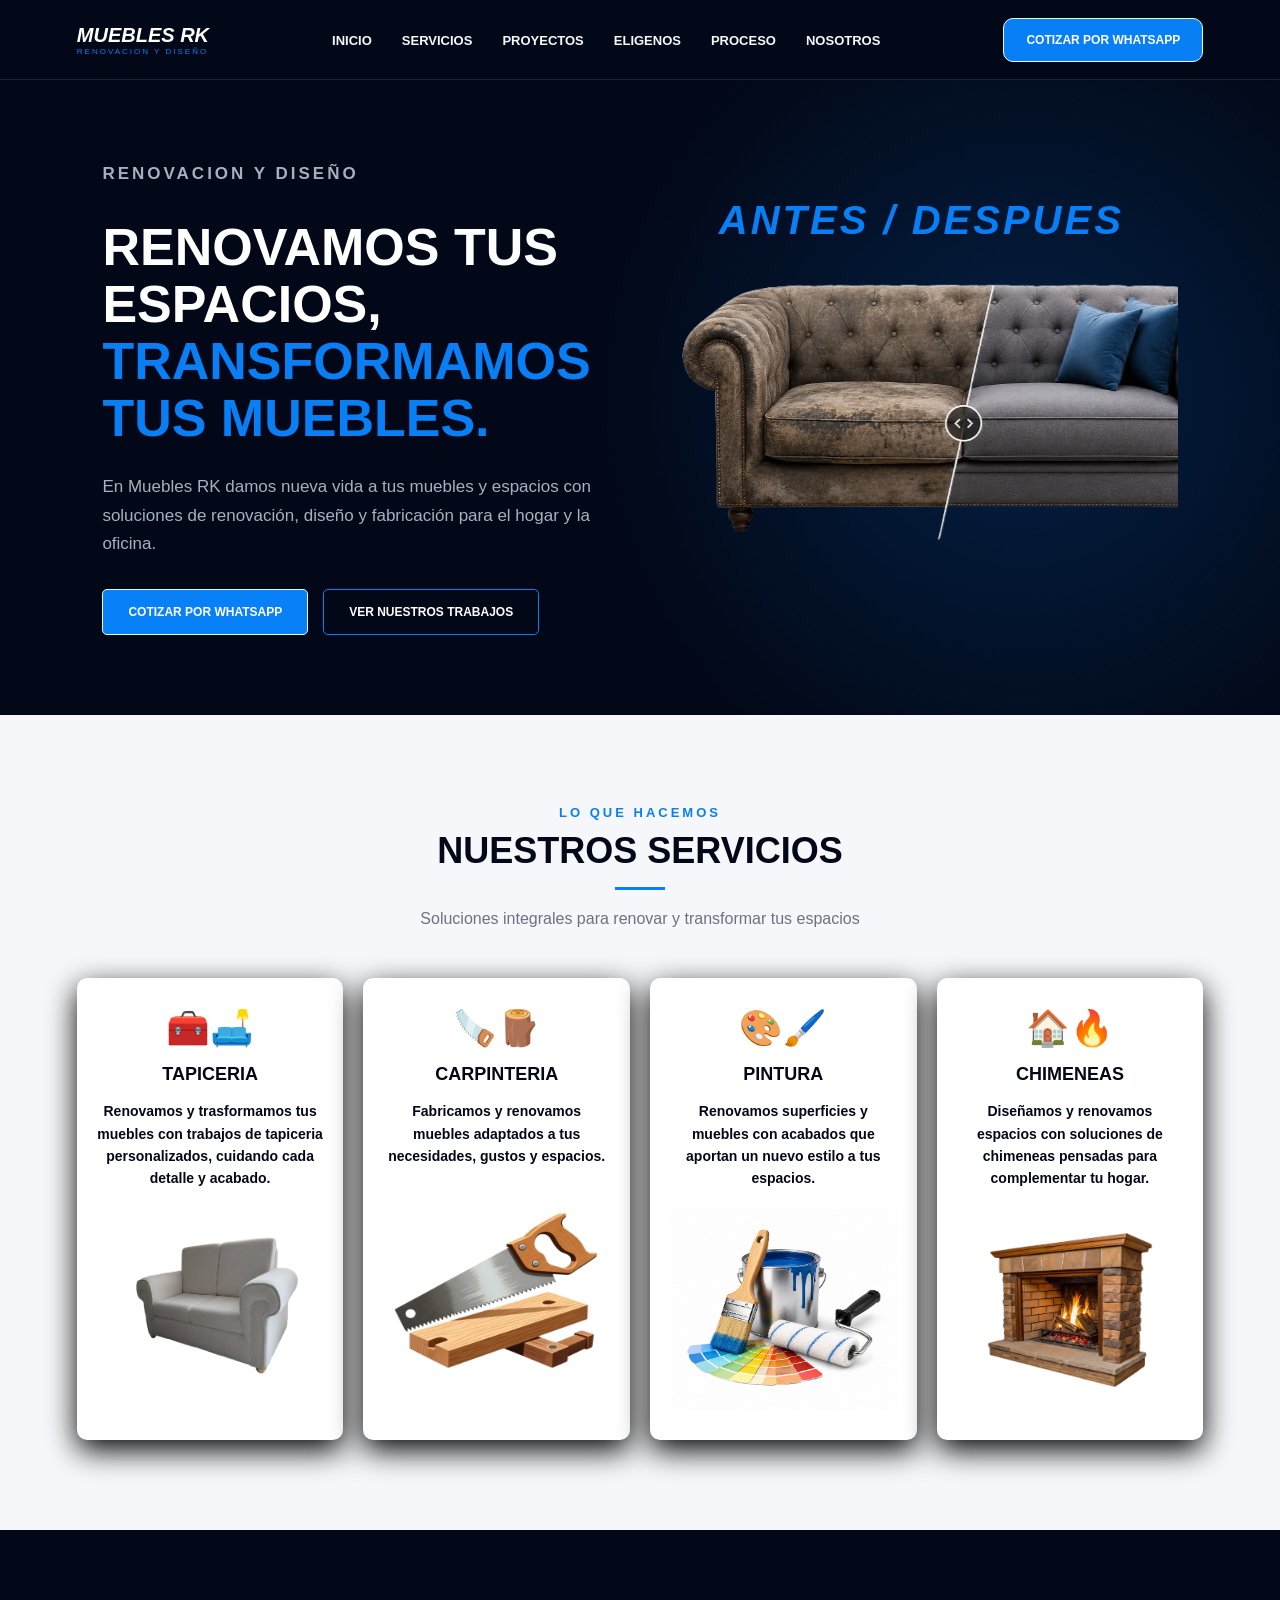
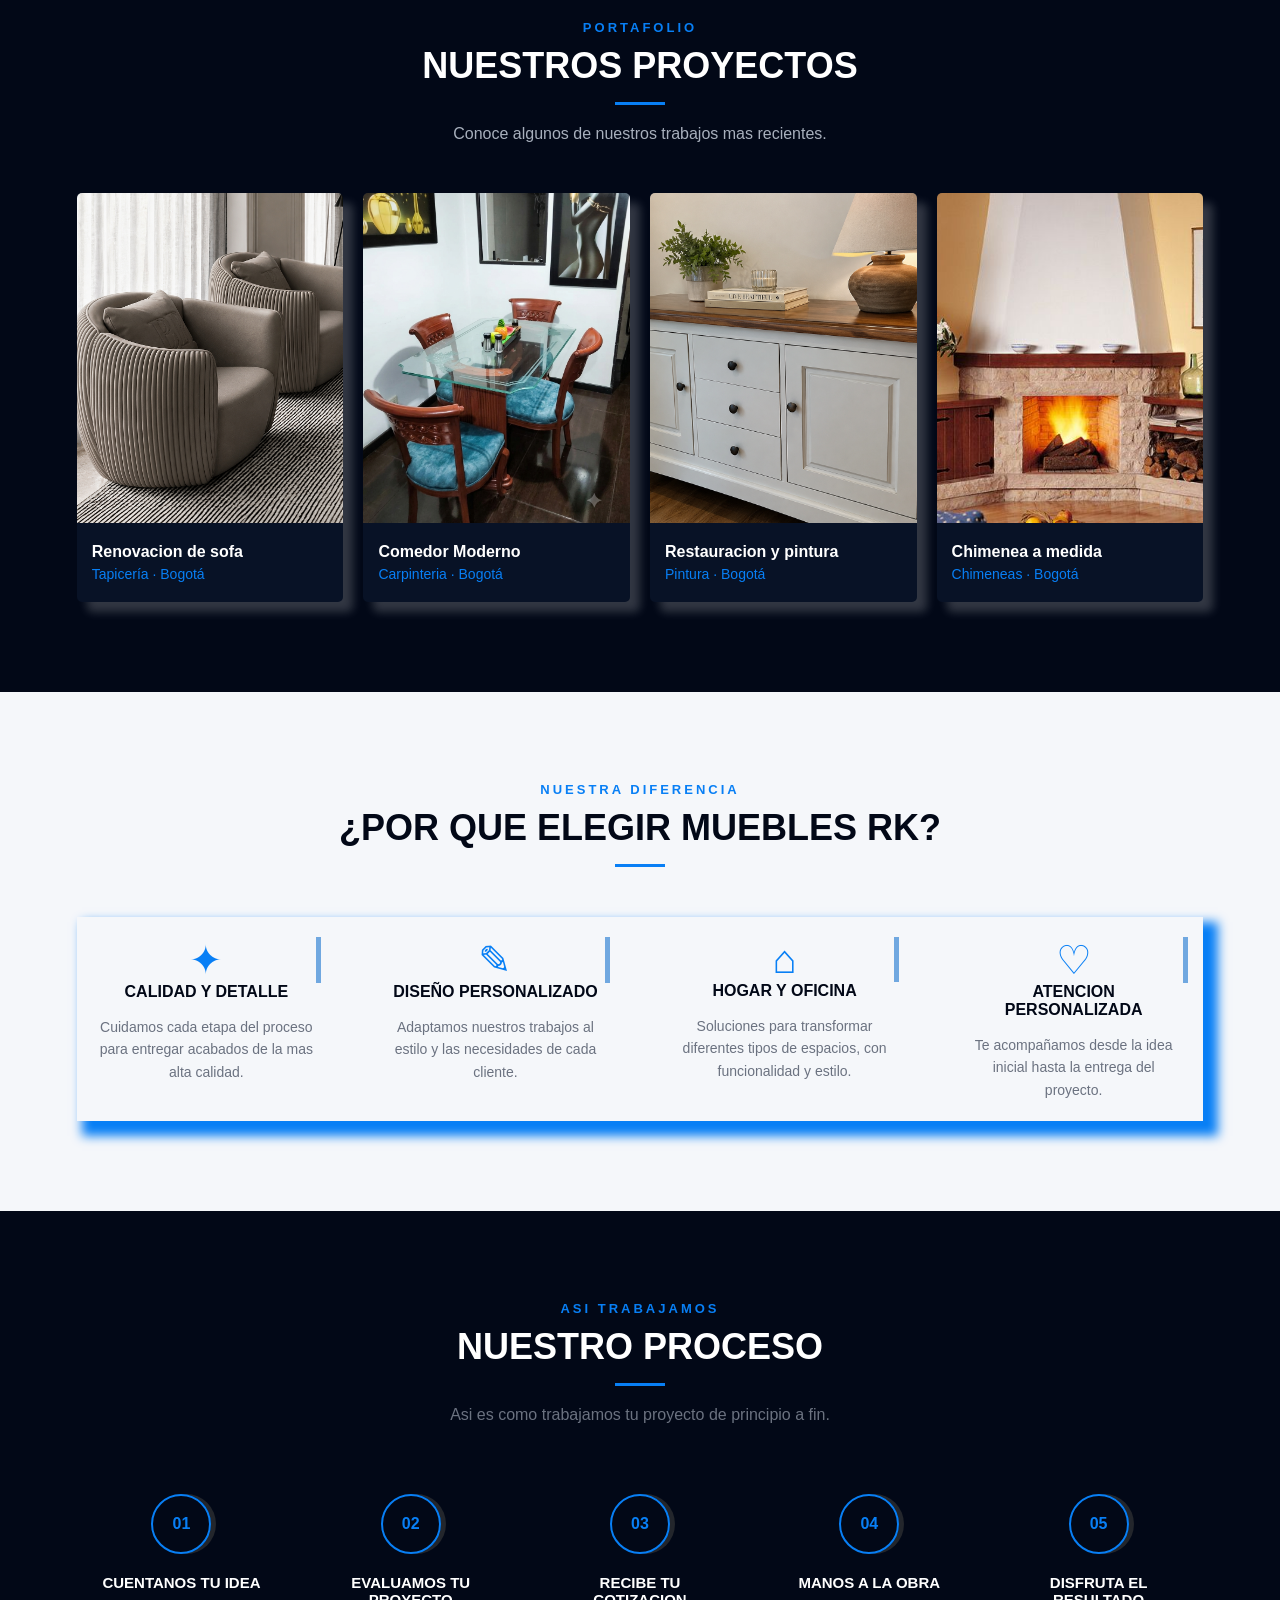
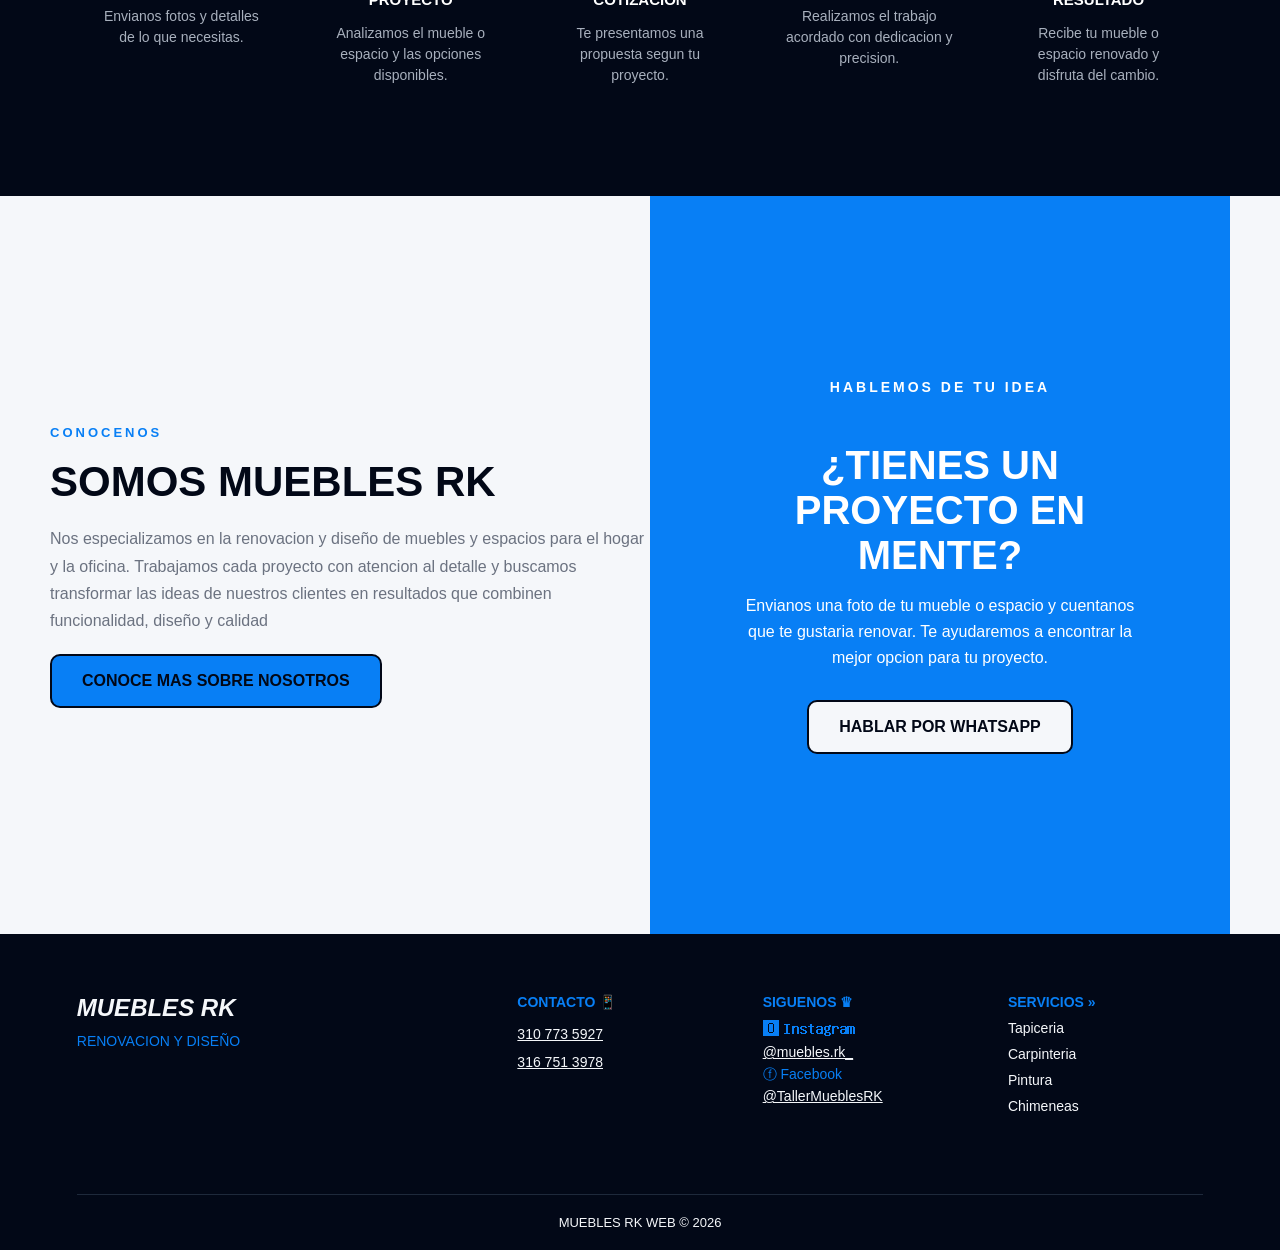
==== index.html @ f5739bca "Subir página web Muebles RK" ====
<!DOCTYPE html>
<html lang="es"> 

<head>
    <meta charset="UTF-8">
    <meta name="viewport" content="width=device-width, initial-scale=1.0">
    
    <title>MUEBLES RK | RENOVACION Y DISEÑO</title>
    
    <link rel="stylesheet" href="estilos.css">
    <link rel="stylesheet" href="hero.jpg">
</head>

<body>
    <div id="container">

<!-- INICIO DE LA BARRA DE NAVEGACIÓN -->

        <header>
            <div class="logo">
                <span>MUEBLES RK</span>
                <small>RENOVACION Y DISEÑO</small>
            </div>
            <nav>
                <ul>
                    <li><a href="#INICIO">INICIO</a></li>
                    <li><a href="#SERVICIOS">SERVICIOS</a></li>
                    <li><a href="#PROYECTOS">PROYECTOS</a></li>
                    <li><a href="#POR QUE MUEBLES RK">ELIGENOS</a></li>
                    <li><a href="#NUESTRO PROCESO">PROCESO</a></li>
                    <li><a href="#NOSOTROS">NOSOTROS</a></li>
                </ul>
            </nav>
            <a href="https://wa.me/573107735927" class="boton_whats">COTIZAR POR WHATSAPP</a>
        </header>

<!-- HERO -->

        <section id="INICIO" class="hero">

        <div class="hero-text">
            <p class="hero-subtitle">RENOVACION Y DISEÑO</p>
            <h1>RENOVAMOS TUS ESPACIOS,
                <span>TRANSFORMAMOS TUS MUEBLES.</span></h1>
                <p>En Muebles RK damos nueva vida a tus muebles y 
                espacios con soluciones de renovación, diseño y 
                fabricación para el hogar y la oficina.</p>
                <div class="hero-buttons">
                <a href="https://wa.me/573107735927" class="boton1">COTIZAR POR WHATSAPP</a>
                <a href="#PROYECTOS" class="boton2">VER NUESTROS TRABAJOS</a>
            </div>
        </div>

    <div class="hero-image">
        <div class="image-placeholder">
            <span>ANTES / DESPUES </span>
        </div>
    </div>
</section>

<!-- NUESTROS SERVICIOS -->

<section id="SERVICIOS" class="services">

    <div class="section-tittle">
        <p>LO QUE HACEMOS</p>
        <h2>NUESTROS SERVICIOS</h2>
        <span></span>
        <p>Soluciones integrales para renovar y transformar tus espacios</p>
    </div>

    <div class="services-container">

        <div class="service-card">
            <div class="service-icon">
                🧰🛋️
            </div>
            <h3>TAPICERIA</h3>
            <P>Renovamos y trasformamos tus muebles con trabajos de
            tapiceria personalizados, cuidando cada detalle y acabado.
            </P>
            <div class="service-image"><img src="IMAG/Tapiceria.png"></div>
        </div>

        <div class="service-card">
            <div class="service-icon">
                🪚🪵
            </div>
            <h3>CARPINTERIA</h3>
            <P>Fabricamos y renovamos muebles adaptados 
            a tus necesidades, gustos y espacios.
            </P>
            <div class="service-image"><img src="IMAG/Carpinteria.png"></div>
        </div>

        <div class="service-card">
            <div class="service-icon">
                🎨🖌️
            </div>
            <h3>PINTURA</h3>
            <P>Renovamos superficies y muebles con acabados 
            que aportan un nuevo estilo a tus espacios.
            </P>
            <div class="service-image"><img src="IMAG/Pintura.png"></div>
        </div>

        <div class="service-card">
            <div class="service-icon">
                🏠🔥
            </div>
            <h3>CHIMENEAS</h3>
            <P>Diseñamos y renovamos espacios con soluciones 
            de chimeneas pensadas para complementar tu hogar.
            </P>
            <div class="service-image"><img src="IMAG/Chimeneas.png"></div>
        </div>
    </div>
</section>

 <!-- NUESTROS PROYECTOS -->

 <section id="PROYECTOS" class="projects">

    <div class="section-tittle">
        <p>PORTAFOLIO</p>
        <h2>NUESTROS PROYECTOS</h2>
        <span></span>
        <p>Conoce algunos de nuestros trabajos mas recientes.</p>
    </div>

    <div class="project-container">

        <div class="project-card">
            <div class="project-image">
                <img src="IMAG/RenovacionSofa.png">
            </div>
            <h3>Renovacion de sofa</h3>
            <p>Tapicería · Bogotá</p>
        </div>

         <div class="project-card">
            <div class="project-image">
                <img src="IMAG/Comedor.png">
            </div>
            <h3>Comedor Moderno</h3>
            <p>Carpinteria · Bogotá</p>
        </div>

         <div class="project-card">
            <div class="project-image">
                <img src="IMAG/Restauracion.png">
            </div>
            <h3>Restauracion y pintura</h3>
            <p>Pintura · Bogotá</p>
        </div>

         <div class="project-card">
            <div class="project-image">
                <img src="IMAG/Chimenea.jpg">
            </div>
            <h3>Chimenea a medida</h3>
            <p>Chimeneas · Bogotá</p>
        </div>
    </div>
 </section>

<!-- ¿POR QUE ELEGIR MUEBLES RK? -->

<section id="POR QUE MUEBLES RK" class="why-us">

    <div class="section-tittle">
        <p>NUESTRA DIFERENCIA</p>
        <h2>¿POR QUE ELEGIR MUEBLES RK?</h2>
        <span></span>
    </div>

    <div class="benefits-container">

        <div class="benefit">
            <div class="benefit-icon">
                ✦
            </div>
            <h3>CALIDAD Y DETALLE</h3>
            <p>Cuidamos cada etapa del proceso para 
            entregar acabados de la mas alta calidad.</p>
        </div>

         <div class="benefit">
            <div class="benefit-icon">
                 ✎
            </div>
            <h3>DISEÑO PERSONALIZADO</h3>
            <p>Adaptamos nuestros trabajos al estilo 
            y las necesidades de cada cliente.</p>
        </div>

         <div class="benefit">
            <div class="benefit-icon">
                 ⌂
            </div>
            <h3>HOGAR Y OFICINA</h3>
            <p>Soluciones para transformar diferentes 
            tipos de espacios, con funcionalidad y estilo.</p>
        </div>

         <div class="benefit">
            <div class="benefit-icon">
                ♡
            </div>
            <h3>ATENCION PERSONALIZADA</h3>
            <p>Te acompañamos desde la idea inicial
            hasta la entrega del proyecto.</p>
        </div>
    </div>
</section>

<!-- NUESTRO PROCESO -->

<section id="NUESTRO PROCESO" class="process">

    <div class="section-tittle">
        <p>ASI TRABAJAMOS</p>
        <h2>NUESTRO PROCESO</h2>
        <span></span>
        <p>Asi es como trabajamos tu proyecto de principio a fin.</p>
    </div>

    <div class="process-container">
        
        <div class="process-step">
            <div class="step-number"> 01</div>
            <h3>CUENTANOS TU IDEA</h3>
            <p>Envianos fotos y detalles de lo que necesitas.</p>
        </div>

         <div class="process-step">
            <div class="step-number"> 02</div>
            <h3>EVALUAMOS TU PROYECTO</h3>
            <p>Analizamos el mueble o espacio y las opciones disponibles.</p>
        </div>

         <div class="process-step">
            <div class="step-number"> 03</div>
            <h3>RECIBE TU COTIZACION</h3>
            <p>Te presentamos una propuesta segun tu proyecto.</p>
        </div>

         <div class="process-step">
            <div class="step-number"> 04</div>
            <h3>MANOS A LA OBRA</h3>
            <p>Realizamos el trabajo acordado con dedicacion y precision.</p>
        </div>

         <div class="process-step">
            <div class="step-number"> 05</div>
            <h3>DISFRUTA EL RESULTADO</h3>
            <p>Recibe tu mueble o espacio renovado y disfruta del cambio.</p>
        </div>
    </div>
</section>

<!-- SOMOS MUEBLES RK + ¿TIENES UN PROYECTO EN MENTE? -->
 
<section class="split-section">

<!-- SOMOS MUEBLES RK -->

<div id="NOSOTROS" class="about">

    <div class="about-text">
        <p>CONOCENOS</p>
        <h2>SOMOS MUEBLES RK</h2>
        <p>Nos especializamos en la renovacion y diseño de muebles y 
        espacios para el hogar y la oficina. Trabajamos cada proyecto
        con atencion al detalle y buscamos transformar las ideas de
        nuestros clientes en resultados que combinen funcionalidad,
        diseño y calidad</p>
        <a href="#CONTACTO" class="boton3">CONOCE MAS SOBRE NOSOTROS</a>
    </div>

<!-- ¿TIENES UN PROYECTO EN MENTE? -->

<div id="CONTACTO" class="contact">
    <p>HABLEMOS DE TU IDEA</p>
    <h2>¿TIENES UN PROYECTO EN MENTE?</h2>
    <p>Envianos una foto de tu mueble o espacio y cuentanos que te gustaria
    renovar. Te ayudaremos a encontrar la mejor opcion para tu proyecto.</p>
    <a href="https://wa.me/573107735927" class="boton_contacto">HABLAR POR WHATSAPP</a>
</section>
<!-- FOOTER -->
<footer>

    <div class="footer-column">
        <h2>MUEBLES RK</h2>
        <p1>RENOVACION Y DISEÑO</p1>
    </div>

     <div class="footer-column">
        <h3>CONTACTO 📱</h3>
        <div class="footer-bottoms">
            <a href="https://wa.me/573107735927"
            class="boton_contacto1">310 773 5927</a>
            <br>
            <a href="https://wa.me/573167513978"
            class="boton_contacto2">316 751 3978</a>
        </div>
    </div>

     <div class="footer-column">
        <h3>SIGUENOS ♛</h3>
        <h51>🅾  𝐈𝐧𝐬𝐭𝐚𝐠𝐫𝐚𝐦</h51>
        <div class="footer-bottoms">
                <a href="https://www.instagram.com/muebles.rk_?utm_source=ig_web_button_share_sheet&igsh=ZDNlZDc0MzIxNw==" 
                class="botonig">@muebles.rk_</a>
                <br>
                <h51>ⓕ Facebook</h51>
                <br>
                <a href="https://www.facebook.com/TallerMueblesRK" 
                class="botonfb">@TallerMueblesRK</a>
            </div>
    </div>

     <div class="footer-column">
        <h3>SERVICIOS »</h3>
        <p>Tapiceria</p>
        <p>Carpinteria</p>
        <p>Pintura</p>
        <p>Chimeneas</p>
    </div>
    <div class="footer-bottom">MUEBLES RK WEB © 2026</div>
</footer>
<div>
</body>
<html>
---- estilos.css ----
/* ==========================================
   CONFIGURACION GENERAL
   ========================================== */

*{margin: 0;
padding: 0;
box-sizing: border-box;} 

html{scroll-behavior: smooth;}

body{background: #020817;
color: white;
font-family: Arial, Helvetica, sans-serif;}

#container{width: 100%;
margin: 0;}

/* ==========================================
   HEADER
   ========================================== */

header{height: 80px;
width: 100%;
background: #020817;
display: flex;
align-items: center;
justify-content: space-between;
padding: 0 6%;
border-bottom: 1px solid rgba(255, 255, 255, 0.1);
position: sticky;
top: 0;
z-index: 1000;}

/* LOGO */

.logo{display: flex;
flex-direction: column;}

.logo span{font-size: 20px;
font-weight: bold;
font-style: italic;}

.logo small{font-size: 8px;
letter-spacing: 2px;
color: #087FF5;}

/* ==========================================
   NAV
   ========================================== */

nav ul{display: flex;
gap: 30px;
list-style: none;}

nav ul li a{color: #F5F7FA;
text-decoration: none;
font-size: 13px;
font-weight: bold;
transition: 0.5s;}

nav ul li a:hover{color: #087FF5;}

/* ==========================================
   BOTON WHATSAPP
   ========================================== */

.boton_whats{background: #087FF5;
color: white;
padding: 14px 22px;
text-decoration: none;
font-size: 12px;
font-weight: bold;
border-radius: 10px;
transition: 0.5s;}

.boton_whats:hover{background: #087FF5;
transform: translateY(10px);}

/* ==========================================
   HERO
   ========================================== */

.hero{min-height: 600px;
    
background: radial-gradient(
circle at 80% 50%,rgba(8,127,245,0.2),
transparent 40%),#020817;
display: flex;
align-items: center;
padding: 80px 8%;
gap: 50px;}

.hero-text{width:50%;}

.hero-subtitle{color: #087FF5;
font-size: 14px;
font-weight: bold;
letter-spacing: 3px;
margin-bottom: 20px;}

.hero h1{font-size: 52px;
line-height: 1.1;
margin-bottom: 25px;}

.hero h1 span{color: #087FF5;}

.hero-text > p {color: #A8B0BD;
font-size: 17px;
line-height: 1.7;
max-width: 550px;
margin-bottom: 30px;}

/* ==========================================
   BOTONES
   ========================================== */

.boton_whats{display: inline-block;
border: lightcyan 1px solid;}

.boton_whats:hover{background-color: #020817;}

.hero-buttons{display: flex;
gap: 15px;}

.boton1{display: inline-block;
border: 1px solid lightcyan;
background: hsl(210, 94%, 50%);
color: white;
padding: 15px 25px;
text-decoration: none;
font-size: 12px;
font-weight: bold;
border-radius: 5px;
transition: 0.5s;}

.boton1:hover{background: #020817;
transform: translateY(10px);}

.boton2{display: inline-block;
border: 1px solid #087FF5;
color: white;
padding: 15px 25px;
text-decoration: none;
font-size: 12px;
font-weight: bold;
border-radius: 5px;
transition: 0.5s;}

.boton2:hover{background: #087FF5;
transform: translateY(10px);}

/* ==========================================
   IMAGEN HERO
   ========================================== */

.hero-image {width: 50%;
background-image: url("IMAG/hero.png")}

.image-placeholder{height: 400px;
display: flex;
flex-direction: column;
justify-content: first baseline;
align-items: center;
color: #087FF5;
letter-spacing: 3px;}

.image-placeholder span{font-size: 40px;
font-weight: bold;
font-style: italic;}

/* ==========================================
   TITULOS
   ========================================== */

.section-tittle{text-align: center;
max-width: 700px;
margin: 0 auto 50px;}

.section-tittle > p:first-child {
    color: #087FF5;
    font-size: 13px;
    font-weight: bold;
    letter-spacing: 3px;
    margin-bottom: 10px;}

.section-tittle h2{font-size: 36px;
margin-bottom: 15px;}

.section-tittle span{display: block;
width: 50px;
height: 3px;

background: #087FF5;

margin: 0 auto 20px;}

.section-tittle p:last-child{color: #6B7280;}

/* =========================
   NUESTROS SERVICIOS
========================= */

.services{background: #F5F7FA;
color: #020817;
padding: 90px 6%;}

.services-container{display: grid;
grid-template-columns: repeat(4, 1fr);
gap: 20px;}

.service-card{background:white;
text-align: center;
padding: 30px 20px;
border-radius: 10px;
box-shadow: 0 10px 30px
rgba(0,0,0,1);
transition: 0.3s;}

.service-card:hover{transform: translateY(10px);}

.service-icon{font-size: 35px;
margin-bottom: 15px;}

.service-card h3{font-size: 18px;
margin-bottom: 15px;}

.service-card p{font-size: 14px;
color: #020817;
font-weight: bold;
line-height: 1.6;
margin-bottom: 20px;}

.service-image{height: 200px;
width: 100%;
overflow: hidden;
border-radius: 8px;
margin-top: 20px;}

.service-image img{width: 100%;
height: 100%;
display: block;
zoom: 5px;}

/* =========================
   NUESTROS PROYECTOS
========================= */

.projects{padding: 90px 6%;}

.projects .section-tittle p:last-child{color: #A8B0BD;}

.project-container{display: grid;
grid-template-columns: repeat(4,1fr);
gap: 20px;}

.project-card{background: #081226;
padding-bottom: 20px;
border-radius: 5px;
overflow: hidden;
box-shadow: 10px 10px 10px
rgba(245,245,245,0.2);}

.project-image{width: 100%;
height: 330px;
background: #10213B;
color: #087FF5;
display: flex;
justify-content: center;
align-items: center;}

.project-image img {width: 100%;
height: 100%;
object-fit: cover;}

.project-card h3{font-size: 16px;
padding: 20px 15px 5px;}

.project-card p{font-size: 14px;
padding: 0 15px;
color: #087FF5;}

.project-card:hover{transform: translateY(10px);}

/* =========================
   POR QUÉ ELEGIR MUEBLES RK
========================= */

.why-us{background: #F5F7FA;
color: #020817;
padding: 90px 6%;}

.benefits-container{display: grid;
grid-template-columns: repeat(4, 1fr);
gap: 30px;
text-align: center;
box-shadow: 10px 10px 10px 5px #087FF5;}

.benefit{padding: 20px;}

.benefit-icon{font-size: 40px;
border-bottom: 20px;
color: #087FF5;
box-shadow:5px 0 #70a8e0;}

.benefit h3{font-size: 16px;
margin-bottom: 15px;}

.benefit p{color: #6B7280;
line-height: 1.6;
font-size: 14px;}

/* =========================
   NUESTRO PROCESO
========================= */

.process{background: #020817;
padding: 90px 6%;}

.process-container{display: grid;
grid-template-columns: repeat(5,1fr);
gap: 20px;
text-align: center;}

.process-step{padding: 20px;}

.step-number{width: 60px;
height: 60px;
border-radius: 50%;
border: 2px solid #087FF5;
color: #087FF5;
display: flex;
align-items: center;
justify-content: center;
font-weight: bold;
margin: 0 auto 20px;
box-shadow: 5px 0 #23262c;}

.process-step h3{font-size: 15px;
margin-bottom: 15px;}

.process-step p{font-size: 14px;
color: #A8B0BD;
line-height: 1.5;}

/* ==========================================
   SOMOS MUEBLES RK + CONTACTO
========================================== */

.split-section{width: 100%;
display: grid;grid-column: 1fr 1fr;
min-height: 600px;}

/* =========================
   NOSOTROS
========================= */

.about{display:flex;
width: 100%;
background: #F5F7FA;
align-items: center;
padding: 0px 50px;
color: #020817;}

.about-text{max-width: 600px;}

.about-text>p:first-child{color: #087FF5;
font-size: 13px;
font-weight: bold;
letter-spacing: 3px;
margin-bottom: 15px;}

.about-text h2{font-size: 42px;
line-height: 1.1;
margin-bottom: 20px;}

.about-text span{display: block;
width: 50px;
height: 3px;
background: #087FF5;
margin-bottom: 25px;}

.about-text p{color: #6B7280;
line-height: 1.7;
margin-bottom: 20px;}

.boton3{display: inline-block;
background: #087FF5;
color: #020817;
border: 2px solid #020817;
padding: 16px 30px;
border-radius: 10px;
text-decoration: none;
font-weight: bold;;}

.boton3:hover{background: #F5F7FA;
transform: translateY(10px);}

/* =========================
   CONTACTO
========================= */

.contact {background: #087FF5;
width: 50%;
color: white;
display: flex;
padding: 180px 8%;
flex-direction: column;
justify-content: center;
align-items: center;
text-align: center;}

.contact>p:first-child{font-size: 14px;
font-weight: bold;
letter-spacing: 3px;}

.contact h2{font-size: 40px;
margin: 15px 0;}

.contact p{max-width: 600px;
margin: 0 auto 30px;
line-height: 1.6;}

.boton_contacto{display: inline-block;
background:#F5F7FA;
color: #020817;
padding: 16px 30px;
border-radius: 10px;
text-decoration: none;
font-weight: bold;
border:2px solid #020817;}

.boton_contacto:hover{background: #087FF5;
transform: translateY(10px);}

/* =========================
   FOOTER
========================= */
footer {background: #020817;
padding: 60px 6% 20px;
display: grid;
grid-template-columns: 2fr 1fr 1fr 1fr;
gap: 50px;
color:#F5F7FA;}

.footer-column {padding: 0;
background: transparent;}

.footer-column h2 {font-size: 24px;
font-style: italic;
margin-bottom: 10px;}

.footer-column p1{color: #087FF5;
font-size: 14px;}

.footer-column h3 {color: #087FF5;
font-size: 14px;
margin-bottom: 10px;}

.footer-column p {color: #F5F7FA;
font-size: 14px;
margin-bottom: 10px;}

.footer-column h5{color: #F5F7FA;
margin: 5px;
font-size: 15px;}

.footer-bottoms{font-size: 14px;}

.footer-bottom {grid-column: 1 / -1;
text-align: center;
border-top: 1px solid #1E293B;
padding-top: 20px;
margin-top: 20px;
color: #F5F7FA;
font-size: 13px;}

.footer-column h51{color: #087FF5;
line-height: 1;}

.botonig{color: #F5F7FA;
line-height: 2;}

.botonfb{color: #F5F7FA;
line-height: 2;}

.boton_contacto1{line-height: 2;
color: #F5F7FA;}

.boton_contacto2{color: #F5F7FA;
line-height: 2;}

/* ==========================================
   RESPONSIVE
   ========================================== */
/* TABLETS GRANDES */
@media (max-width: 1200px) {

    .hero {
        padding: 60px 5%;
    }

    .hero h1 {
        font-size: 46px;
    }

    .services-container,
    .project-container {
        grid-template-columns: repeat(2, 1fr);
    }

    .benefits-container {
        grid-template-columns: repeat(2, 1fr);
    }

    .process-container {
        grid-template-columns: repeat(3, 1fr);
    }

}


/* TABLETS */
@media (max-width: 992px) {

    header {
        padding: 0 4%;
    }

    nav ul {
        gap: 18px;
    }

    .hero {
        gap: 30px;
        padding: 60px 5%;
    }

    .hero h1 {
        font-size: 40px;
    }

    .hero-text,
    .hero-image {
        max-width: 100%;
    }

    .about {
        grid-template-columns: 1fr;
    }

}


/* MÓVILES GRANDES / TABLETS PEQUEÑAS */
@media (max-width: 768px) {

    header {
        height: auto;
        flex-direction: column;
        gap: 20px;
        padding: 20px;
    }

    nav ul {
        flex-wrap: wrap;
        justify-content: center;
    }

    .hero {
        flex-direction: column;
        text-align: center;
        padding: 60px 5%;
    }

    .hero-text,
    .hero-image {
        width: 100%;
        flex: none;
    }

    .hero h1 {
        font-size: 38px;
    }

    .hero-buttons {
        justify-content: center;
        flex-wrap: wrap;
    }

    .services-container,
    .project-container,
    .benefits-container {
        grid-template-columns: 1fr;
    }

    .process-container {
        grid-template-columns: 1fr;
    }

    /* SOMOS MUEBLES RK + CONTACTO */
    .split-section {
        grid-template-columns: 1fr;
    }

    .about {
        grid-template-columns: 1fr;
    }

    .about-text {
        padding: 60px 30px;
    }

}


/* MÓVILES */
@media (max-width: 480px) {

    header {
        padding: 15px;
    }

    .logo span {
        font-size: 18px;
    }

    nav ul {
        gap: 12px;
    }

    nav ul li a {
        font-size: 11px;
    }

    .boton_whats {
        padding: 12px 16px;
        font-size: 11px;
    }

    .hero {
        padding: 50px 20px;
    }

    .hero h1 {
        font-size: 32px;
    }

    .hero-text > p {
        font-size: 15px;
    }

    .hero-buttons {
        flex-direction: column;
        width: 100%;
    }

    .boton1,
    .boton2 {
        width: 100%;
        text-align: center;
    }

    .section-tittle h2 {
        font-size: 30px;
    }

    .services,
    .projects,
    .why-us,
    .process {
        padding: 60px 20px;
    }

    /* SOMOS MUEBLES RK */
    .about-text {
        padding: 50px 20px;
    }

    .about-text h2 {
        font-size: 32px;
    }

    /* CONTACTO */
    .contact {
        padding: 60px 20px;
    }

    .contact h2 {
        font-size: 32px;
    }

}
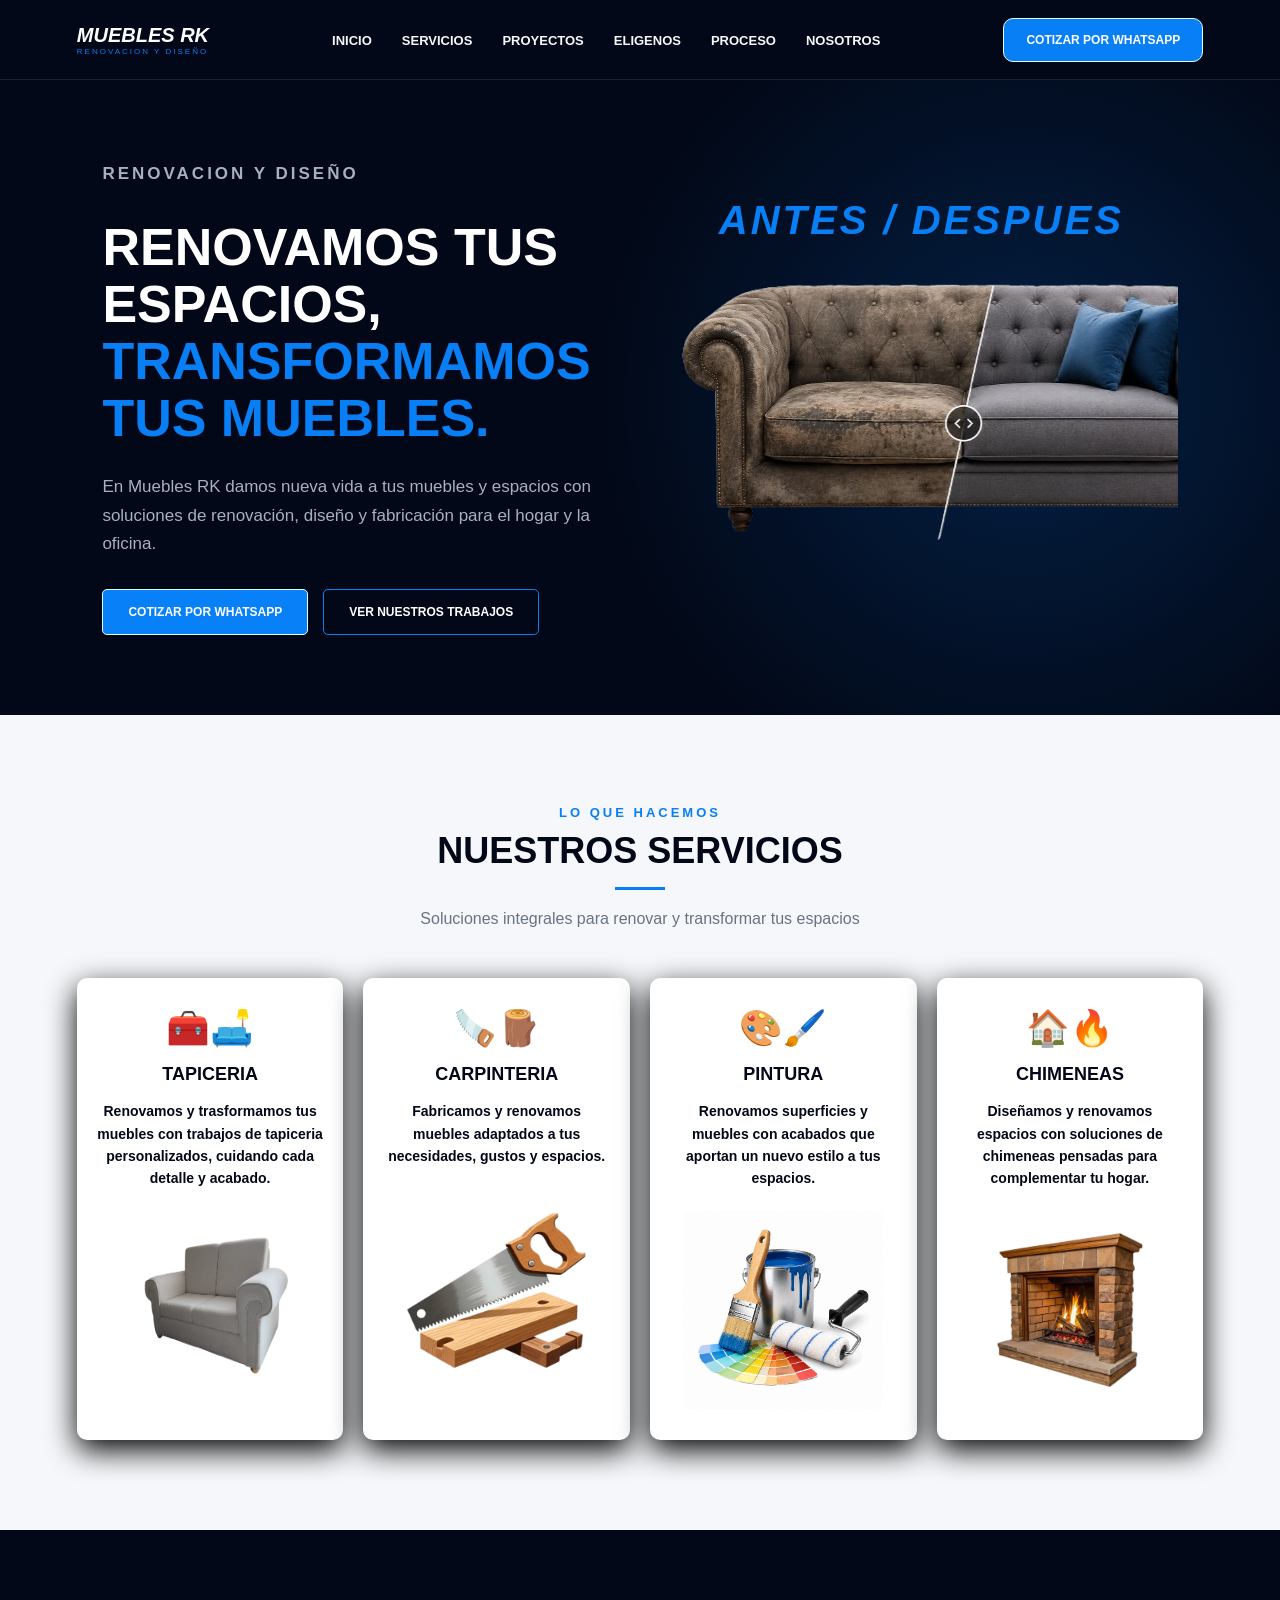
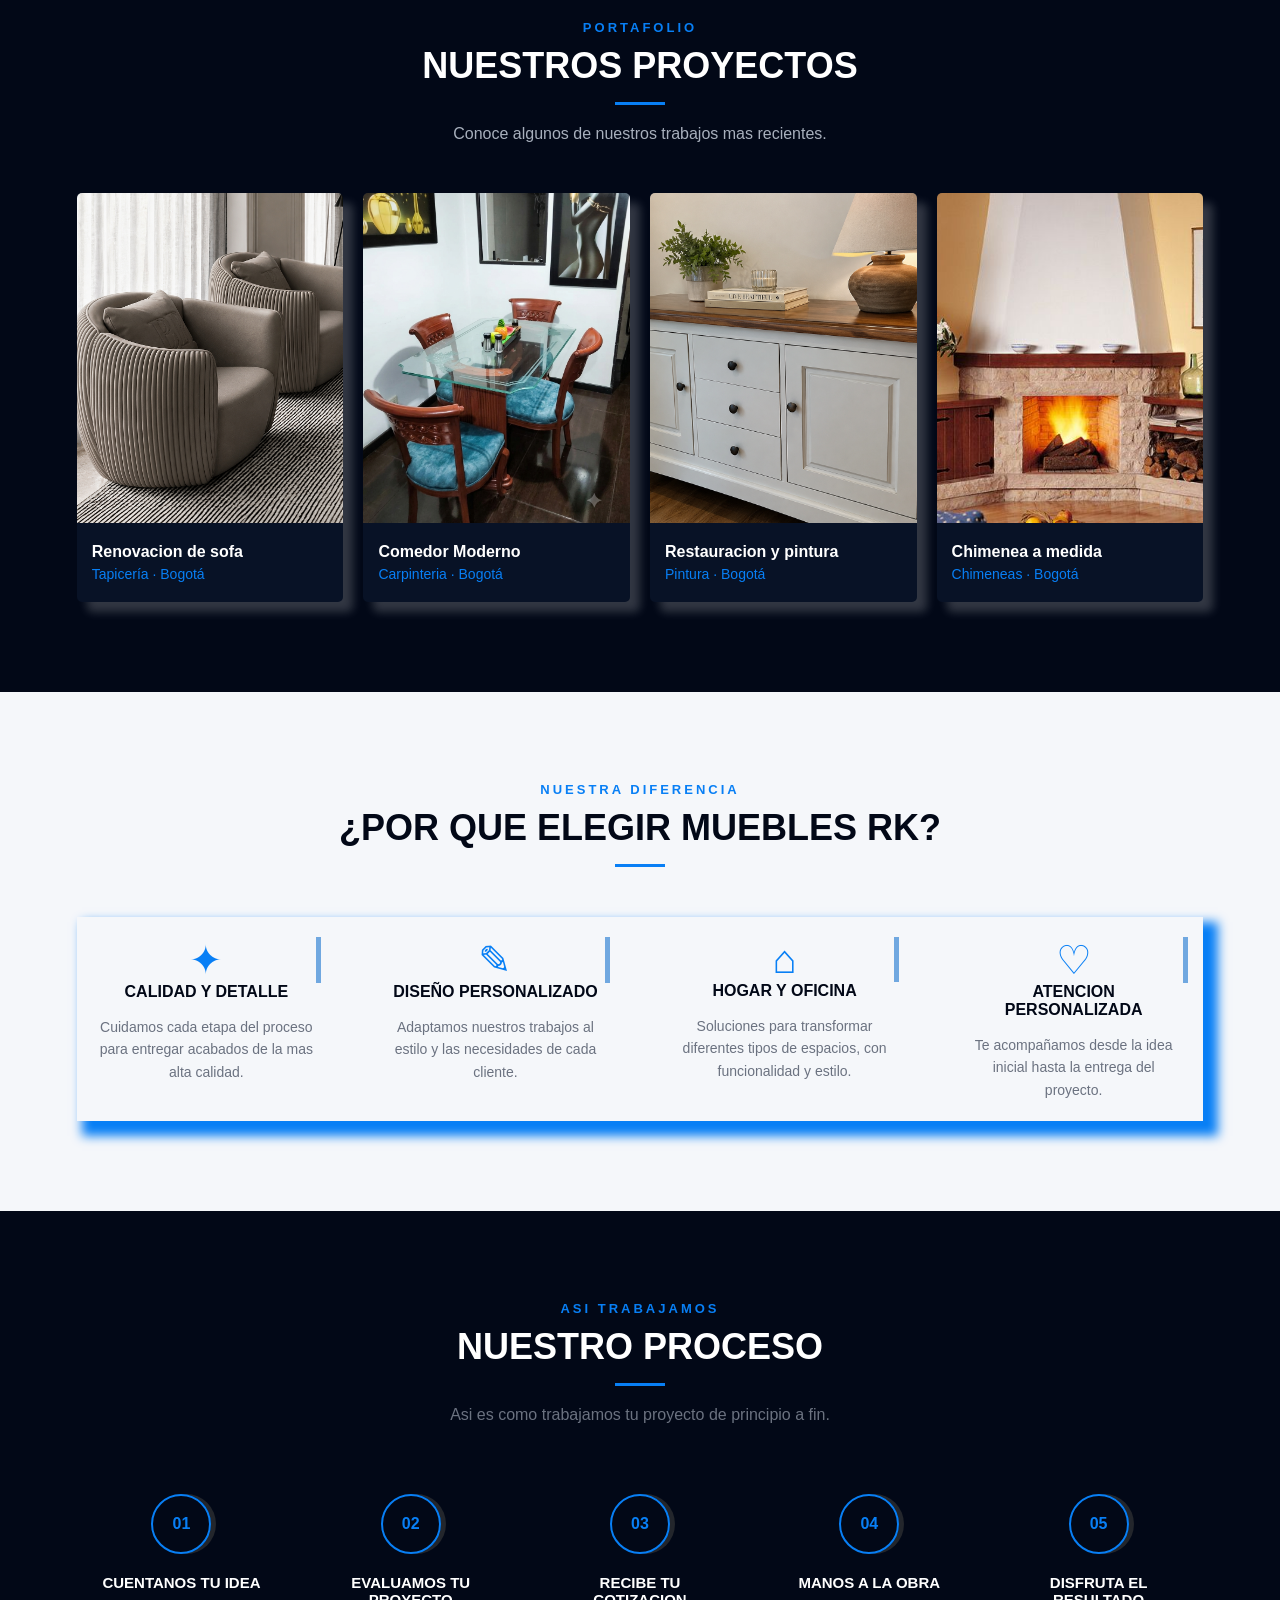
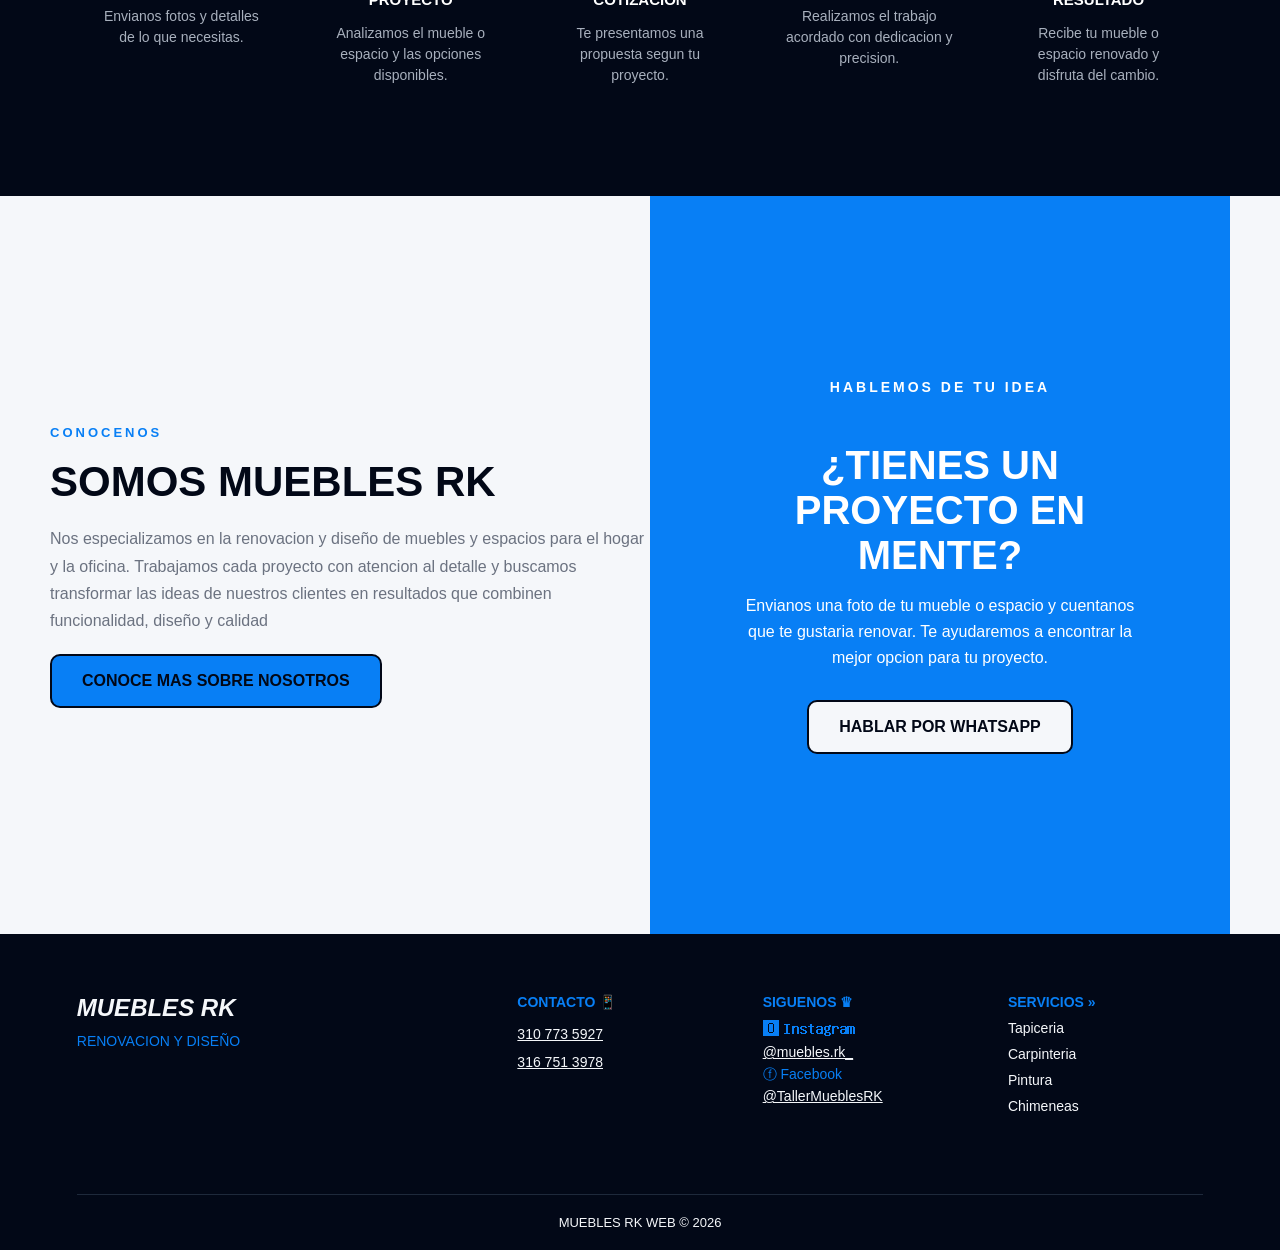
==== commit 76baf361: "Add files via upload" ====
--- a/index.html
+++ b/index.html
@@ -31,7 +31,9 @@
                     <li><a href="#NOSOTROS">NOSOTROS</a></li>
                 </ul>
             </nav>
-            <a href="https://wa.me/573107735927" class="boton_whats">COTIZAR POR WHATSAPP</a>
+            <a href="https://wa.me/573107735927" 
+            target="_blank"
+            class="boton_whats">COTIZAR POR WHATSAPP</a>
         </header>
 
 <!-- HERO -->
@@ -46,7 +48,9 @@
                 espacios con soluciones de renovación, diseño y 
                 fabricación para el hogar y la oficina.</p>
                 <div class="hero-buttons">
-                <a href="https://wa.me/573107735927" class="boton1">COTIZAR POR WHATSAPP</a>
+                <a href="https://wa.me/573107735927"
+                target="_blank"
+                class="boton1">COTIZAR POR WHATSAPP</a>
                 <a href="#PROYECTOS" class="boton2">VER NUESTROS TRABAJOS</a>
             </div>
         </div>
@@ -79,7 +83,9 @@
             <P>Renovamos y trasformamos tus muebles con trabajos de
             tapiceria personalizados, cuidando cada detalle y acabado.
             </P>
-            <div class="service-image"><img src="IMAG/Tapiceria.png"></div>
+            <div class="service-image">
+                <img src="IMAG/Tapiceria.png" alt="Sofa">
+            </div>
         </div>
 
         <div class="service-card">
@@ -90,7 +96,9 @@
             <P>Fabricamos y renovamos muebles adaptados 
             a tus necesidades, gustos y espacios.
             </P>
-            <div class="service-image"><img src="IMAG/Carpinteria.png"></div>
+            <div class="service-image">
+                <img src="IMAG/Carpinteria.png" alt="Carpinteria">
+            </div>
         </div>
 
         <div class="service-card">
@@ -101,7 +109,9 @@
             <P>Renovamos superficies y muebles con acabados 
             que aportan un nuevo estilo a tus espacios.
             </P>
-            <div class="service-image"><img src="IMAG/Pintura.png"></div>
+            <div class="service-image">
+                <img src="IMAG/Pintura.png" alt="Pintura">
+            </div>
         </div>
 
         <div class="service-card">
@@ -112,7 +122,9 @@
             <P>Diseñamos y renovamos espacios con soluciones 
             de chimeneas pensadas para complementar tu hogar.
             </P>
-            <div class="service-image"><img src="IMAG/Chimeneas.png"></div>
+            <div class="service-image">
+                <img src="IMAG/Chimeneas.png" alt="Chimenea">
+            </div>
         </div>
     </div>
 </section>
@@ -132,7 +144,7 @@
 
         <div class="project-card">
             <div class="project-image">
-                <img src="IMAG/RenovacionSofa.png">
+                <img src="IMAG/RenovacionSofa.png" alt="Sofa">
             </div>
             <h3>Renovacion de sofa</h3>
             <p>Tapicería · Bogotá</p>
@@ -140,7 +152,7 @@
 
          <div class="project-card">
             <div class="project-image">
-                <img src="IMAG/Comedor.png">
+                <img src="IMAG/Comedor.png" alt="Comedor">
             </div>
             <h3>Comedor Moderno</h3>
             <p>Carpinteria · Bogotá</p>
@@ -148,7 +160,7 @@
 
          <div class="project-card">
             <div class="project-image">
-                <img src="IMAG/Restauracion.png">
+                <img src="IMAG/Restauracion.png" alt="Remodelacion">
             </div>
             <h3>Restauracion y pintura</h3>
             <p>Pintura · Bogotá</p>
@@ -156,7 +168,7 @@
 
          <div class="project-card">
             <div class="project-image">
-                <img src="IMAG/Chimenea.jpg">
+                <img src="IMAG/Chimenea.jpg" alt="Chimenea">
             </div>
             <h3>Chimenea a medida</h3>
             <p>Chimeneas · Bogotá</p>
@@ -285,7 +297,9 @@
     <h2>¿TIENES UN PROYECTO EN MENTE?</h2>
     <p>Envianos una foto de tu mueble o espacio y cuentanos que te gustaria
     renovar. Te ayudaremos a encontrar la mejor opcion para tu proyecto.</p>
-    <a href="https://wa.me/573107735927" class="boton_contacto">HABLAR POR WHATSAPP</a>
+    <a href="https://wa.me/573107735927"
+    target="_blank"
+    class="boton_contacto">HABLAR POR WHATSAPP</a>
 </section>
 <!-- FOOTER -->
 <footer>
@@ -299,9 +313,11 @@
         <h3>CONTACTO 📱</h3>
         <div class="footer-bottoms">
             <a href="https://wa.me/573107735927"
+            target="_blank"
             class="boton_contacto1">310 773 5927</a>
             <br>
             <a href="https://wa.me/573167513978"
+            target="_blank"
             class="boton_contacto2">316 751 3978</a>
         </div>
     </div>
@@ -310,12 +326,14 @@
         <h3>SIGUENOS ♛</h3>
         <h51>🅾  𝐈𝐧𝐬𝐭𝐚𝐠𝐫𝐚𝐦</h51>
         <div class="footer-bottoms">
-                <a href="https://www.instagram.com/muebles.rk_?utm_source=ig_web_button_share_sheet&igsh=ZDNlZDc0MzIxNw==" 
+                <a href="https://www.instagram.com/muebles.rk_?utm_source=ig_web_button_share_sheet&igsh=ZDNlZDc0MzIxNw=="
+                target="_blank"
                 class="botonig">@muebles.rk_</a>
                 <br>
                 <h51>ⓕ Facebook</h51>
                 <br>
-                <a href="https://www.facebook.com/TallerMueblesRK" 
+                <a href="https://www.facebook.com/TallerMueblesRK"
+                target="_blank" 
                 class="botonfb">@TallerMueblesRK</a>
             </div>
     </div>
--- a/estilos.css
+++ b/estilos.css
@@ -231,10 +231,10 @@
 margin-bottom: 20px;}
 
 .service-image{height: 200px;
-width: 100%;
+width: 200px;
 overflow: hidden;
 border-radius: 8px;
-margin-top: 20px;}
+margin: 20px auto 0;}
 
 .service-image img{width: 100%;
 height: 100%;
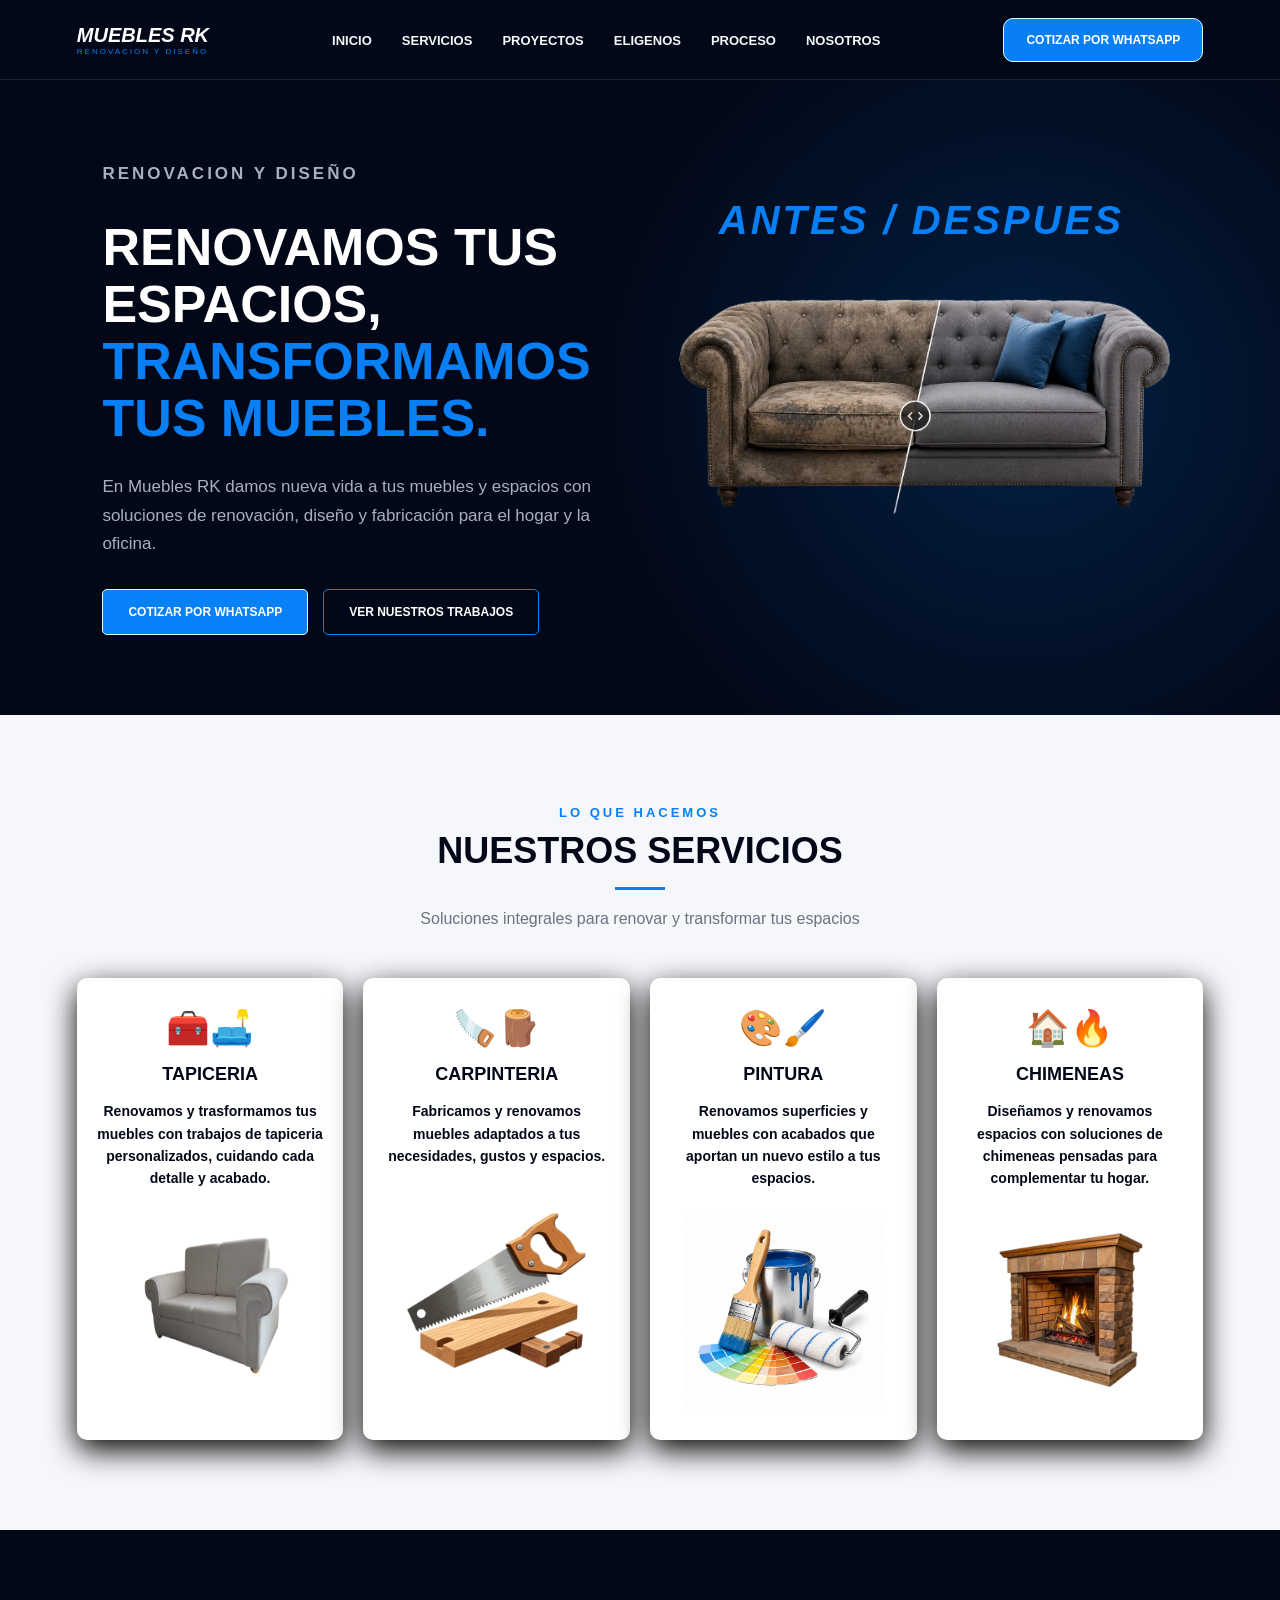
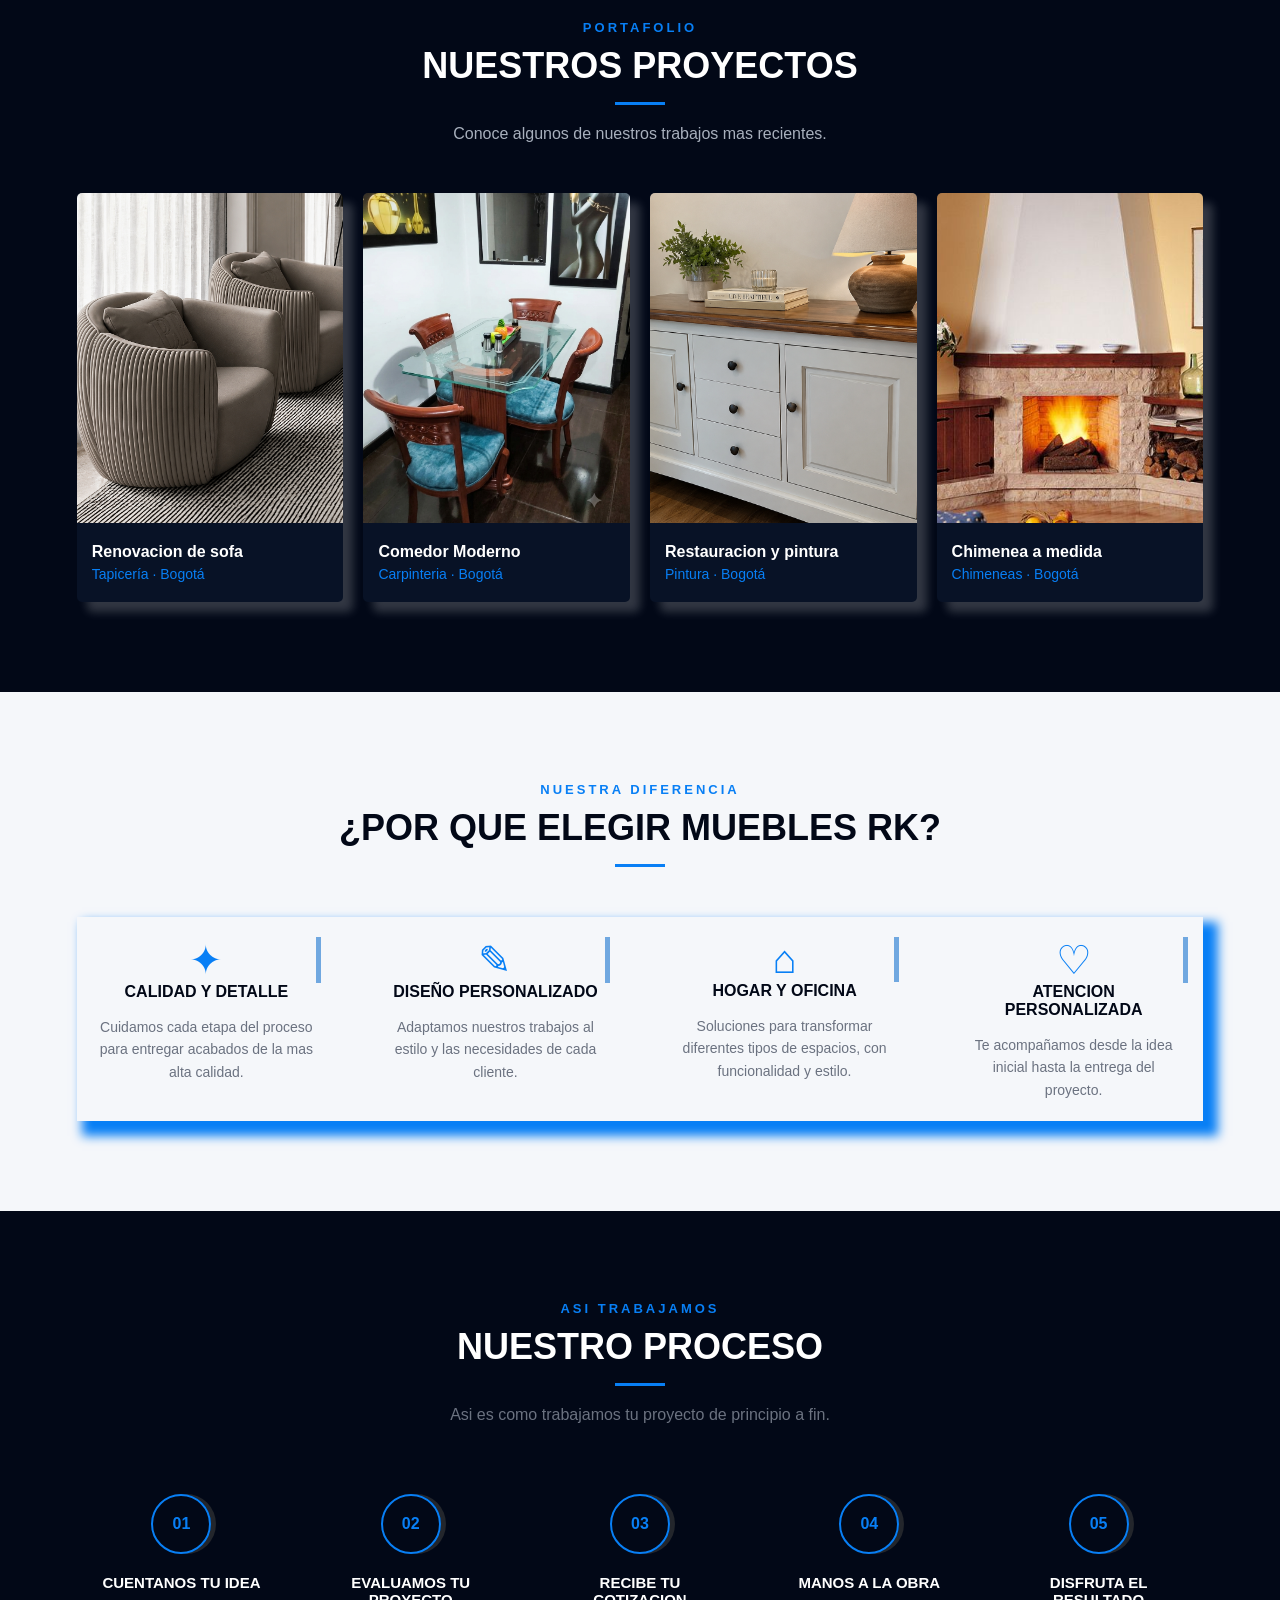
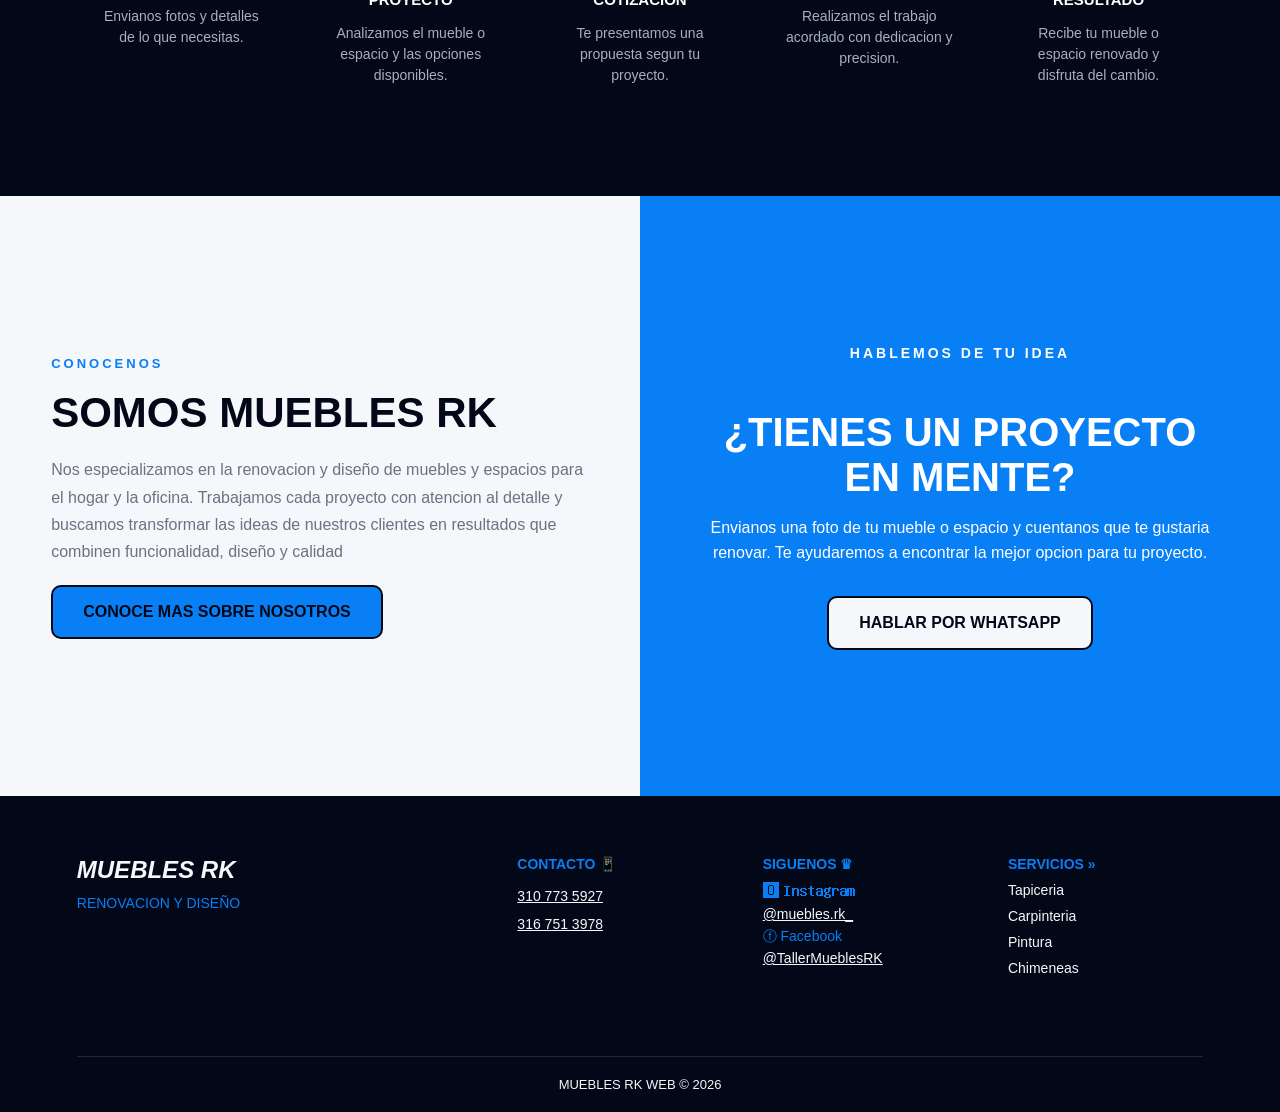
==== commit 3c3d8150: "Add files via upload" ====
--- a/index.html
+++ b/index.html
@@ -289,7 +289,7 @@
         diseño y calidad</p>
         <a href="#CONTACTO" class="boton3">CONOCE MAS SOBRE NOSOTROS</a>
     </div>
-
+</div>
 <!-- ¿TIENES UN PROYECTO EN MENTE? -->
 
 <div id="CONTACTO" class="contact">
--- a/estilos.css
+++ b/estilos.css
@@ -154,7 +154,10 @@
    ========================================== */
 
 .hero-image {width: 50%;
-background-image: url("IMAG/hero.png")}
+background-image: url("IMAG/hero.png");
+background-size: contain;
+background-repeat: no-repeat;
+background-position: center;}
 
 .image-placeholder{height: 400px;
 display: flex;
@@ -162,7 +165,8 @@
 justify-content: first baseline;
 align-items: center;
 color: #087FF5;
-letter-spacing: 3px;}
+letter-spacing: 3px;
+text-align: center;}
 
 .image-placeholder span{font-size: 40px;
 font-weight: bold;
@@ -347,7 +351,7 @@
 ========================================== */
 
 .split-section{width: 100%;
-display: grid;grid-column: 1fr 1fr;
+display: grid;grid-template-columns: 1fr 1fr;
 min-height: 600px;}
 
 /* =========================
@@ -358,7 +362,8 @@
 width: 100%;
 background: #F5F7FA;
 align-items: center;
-padding: 0px 50px;
+justify-content: center;
+padding: 80px 8%;
 color: #020817;}
 
 .about-text{max-width: 600px;}
@@ -400,10 +405,10 @@
 ========================= */
 
 .contact {background: #087FF5;
-width: 50%;
+width: 100%;
 color: white;
 display: flex;
-padding: 180px 8%;
+padding: 80px 8%;
 flex-direction: column;
 justify-content: center;
 align-items: center;
@@ -587,6 +592,11 @@
         flex-wrap: wrap;
     }
 
+    .hero-image {
+        width: 100%;
+        min-height: 300px;
+    }
+
     .services-container,
     .project-container,
     .benefits-container {
@@ -604,12 +614,39 @@
 
     .about {
         grid-template-columns: 1fr;
+        text-align: center;
+        padding: 60px 20px;
     }
 
     .about-text {
         padding: 60px 30px;
-    }
-
+        max-width: 100%;
+        display: flex;
+        flex-direction: column;
+        align-items: center;
+    }
+    .about-text span {
+        margin: 0 auto 25px; /* Centra la línea azul */
+    }
+
+    .contact {
+        width: 100%;
+        padding: 60px 20px;
+    }
+
+    footer {
+        grid-template-columns: 1fr;
+        gap: 35px;
+        text-align: center;
+        padding: 50px 20px 20px;
+    }
+
+    .footer-column {
+        display: flex;
+        flex-direction: column;
+        align-items: center;
+        justify-content: center;
+    }
 }
 
 
